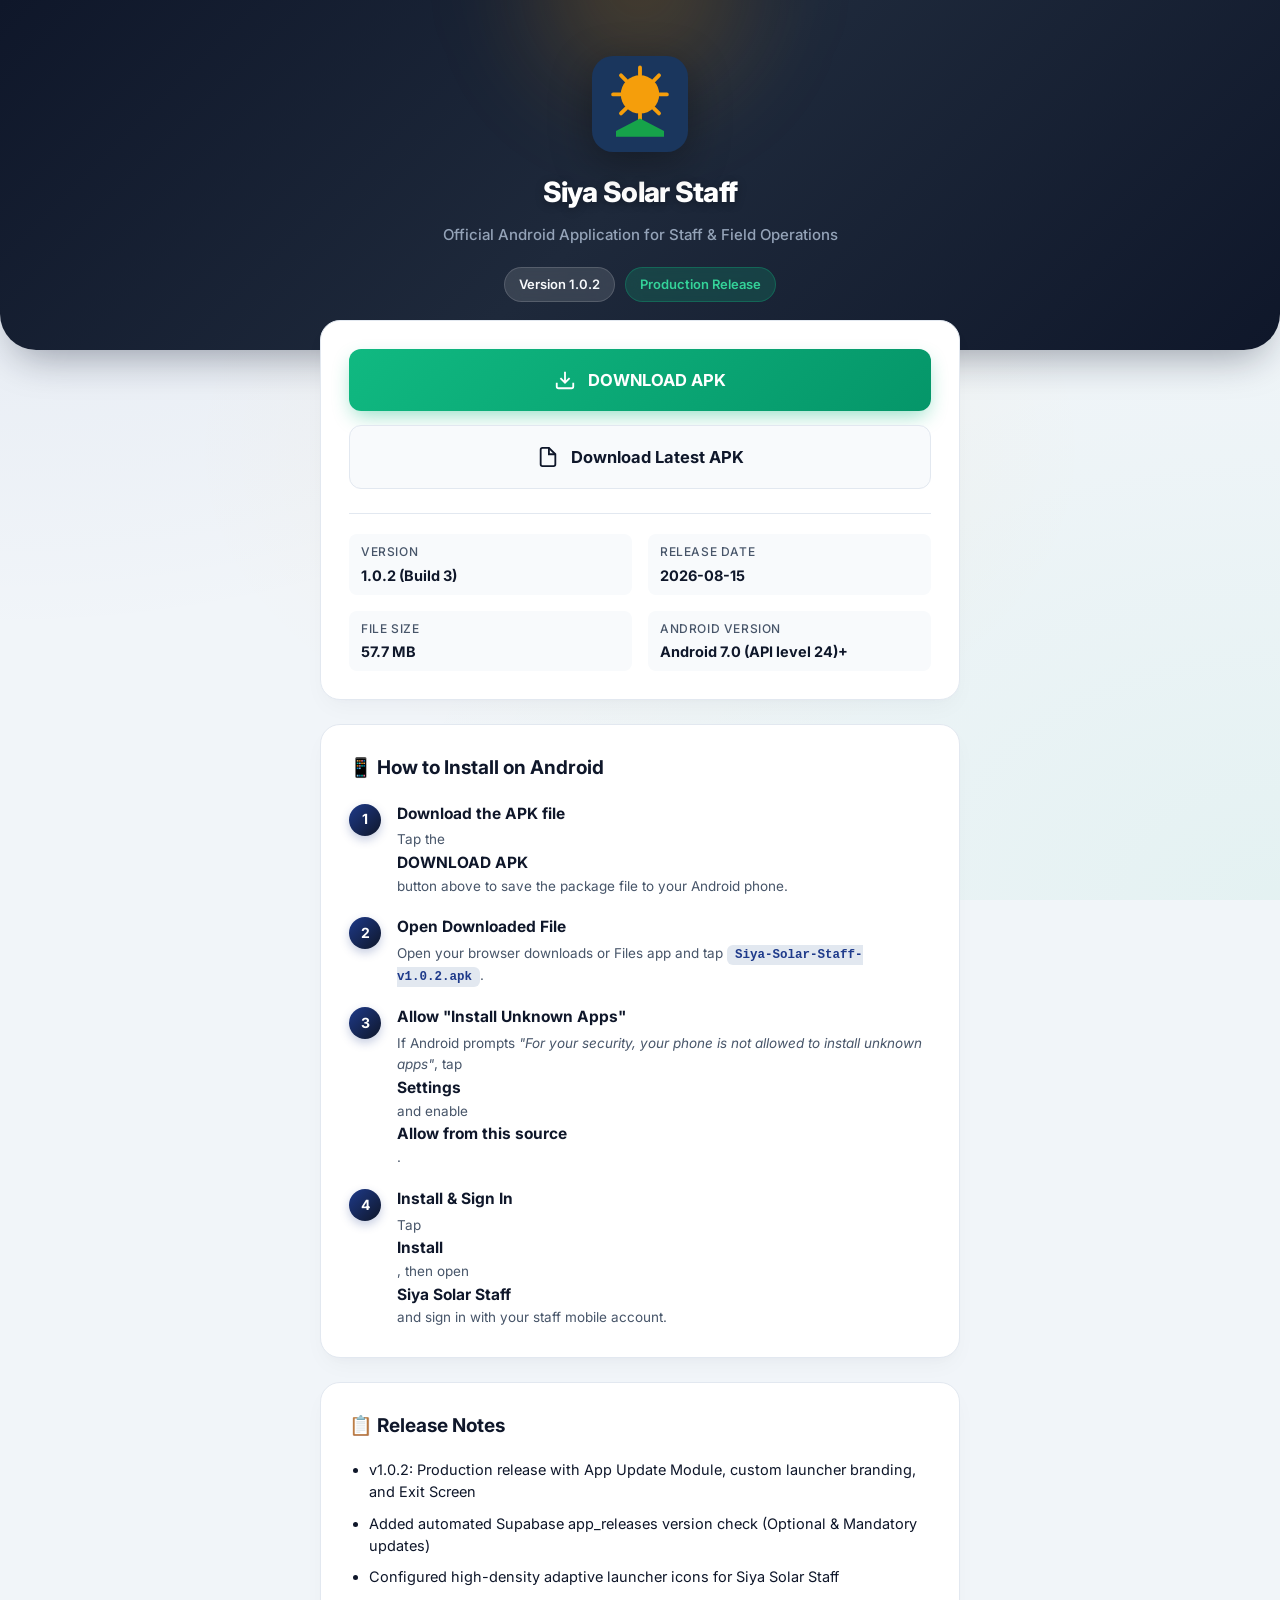
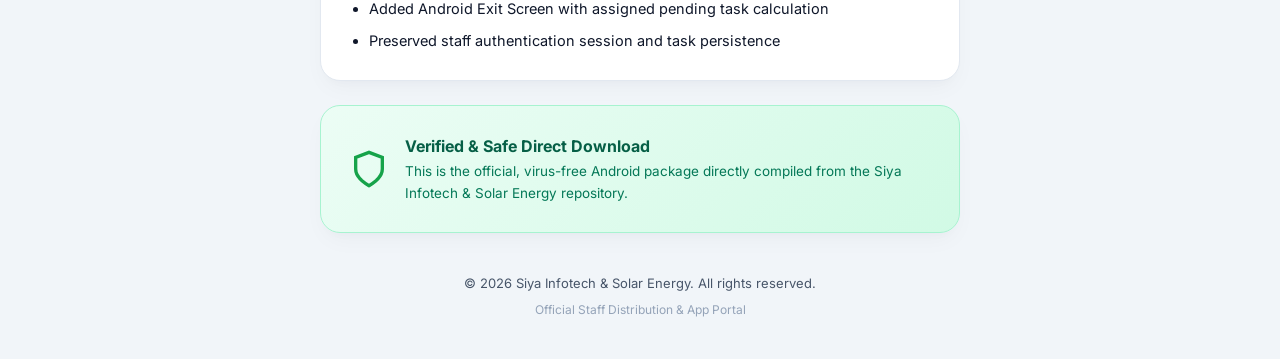
==== index.html @ 7fa7da60 "update_release_page_v1_0_2" ====
<!DOCTYPE html>
<html lang="en">
<head>
  <meta charset="UTF-8">
  <meta name="viewport" content="width=device-width, initial-scale=1.0">
  <meta http-equiv="Cache-Control" content="no-cache, no-store, must-revalidate">
  <meta http-equiv="Pragma" content="no-cache">
  <meta http-equiv="Expires" content="0">
  <title>Siya Solar Staff - Download Official Android App</title>
  <meta name="description" content="Official Android App Download for Siya Solar Staff & Operations. Direct APK download.">
  <link rel="stylesheet" href="style.css?v=1.0.2">
  <link rel="preconnect" href="https://fonts.googleapis.com">
  <link rel="preconnect" href="https://fonts.gstatic.com" crossorigin>
  <link href="https://fonts.googleapis.com/css2?family=Inter:wght@400;500;600;700;800&display=swap" rel="stylesheet">
</head>
<body>

  <!-- Header / Hero Section -->
  <header class="hero">
    <div class="container hero-container">
      <div class="app-icon">
        <svg viewBox="0 0 100 100" fill="none" xmlns="http://www.w3.org/2000/svg">
          <rect width="100" height="100" rx="22" fill="#1A365D"/>
          <circle cx="50" cy="40" r="20" fill="#F59E0B"/>
          <path d="M50 12V20M50 60V68M22 40H30M70 40H78M30.2 20.2L35.8 25.8M64.2 54.2L69.8 59.8M69.8 20.2L64.2 25.8M35.8 54.2L30.2 59.8" stroke="#F59E0B" stroke-width="4" stroke-linecap="round"/>
          <path d="M25 78L50 65L75 78V84H25V78Z" fill="#16A34A"/>
        </svg>
      </div>
      <h1 id="appName">Siya Solar Staff</h1>
      <p class="subtitle" id="appSubtitle">Official Android Application for Staff & Field Operations</p>
      <div class="version-tag">
        <span class="badge" id="versionBadge">Version 1.0.2</span>
        <span class="badge badge-green" id="statusBadge">Production Release</span>
      </div>
    </div>
  </header>

  <!-- Download Action Section -->
  <main class="container">
    <section class="card download-card">
      <div class="download-actions">
        <a id="primaryDownloadBtn" href="releases/Siya-Solar-Staff-v1.0.2.apk" class="btn btn-primary" download>
          <svg class="icon" viewBox="0 0 24 24" fill="none" stroke="currentColor" stroke-width="2"><path d="M21 15v4a2 2 0 01-2 2H5a2 2 0 01-2-2v-4M7 10l5 5 5-5M12 15V3"/></svg>
          <span>DOWNLOAD APK</span>
        </a>
        <a id="latestDownloadBtn" href="releases/latest/Siya-Solar-Staff-latest.apk" class="btn btn-secondary" download>
          <svg class="icon" viewBox="0 0 24 24" fill="none" stroke="currentColor" stroke-width="2"><path d="M13 2H6a2 2 0 00-2 2v16a2 2 0 002 2h12a2 2 0 002-2V9z"/><path d="M13 2v7h7"/></svg>
          <span>Download Latest APK</span>
        </a>
      </div>

      <!-- App Meta Grid -->
      <div class="meta-grid">
        <div class="meta-item">
          <span class="meta-label">Version</span>
          <span class="meta-value" id="versionVal">1.0.2 (Build 3)</span>
        </div>
        <div class="meta-item">
          <span class="meta-label">Release Date</span>
          <span class="meta-value" id="dateVal">August 15, 2026</span>
        </div>
        <div class="meta-item">
          <span class="meta-label">File Size</span>
          <span class="meta-value" id="sizeVal">57.7 MB</span>
        </div>
        <div class="meta-item">
          <span class="meta-label">Android Version</span>
          <span class="meta-value" id="minAndroidVal">Android 7.0+</span>
        </div>
      </div>
    </section>

    <!-- Installation Guide -->
    <section class="card">
      <h2>📱 How to Install on Android</h2>
      <ol class="install-steps">
        <li>
          <span class="step-num">1</span>
          <div>
            <strong>Download the APK file</strong>
            <p>Tap the <strong>DOWNLOAD APK</strong> button above to save the package file to your Android phone.</p>
          </div>
        </li>
        <li>
          <span class="step-num">2</span>
          <div>
            <strong>Open Downloaded File</strong>
            <p>Open your browser downloads or Files app and tap <code>Siya-Solar-Staff-v1.0.2.apk</code>.</p>
          </div>
        </li>
        <li>
          <span class="step-num">3</span>
          <div>
            <strong>Allow "Install Unknown Apps"</strong>
            <p>If Android prompts <em>"For your security, your phone is not allowed to install unknown apps"</em>, tap <strong>Settings</strong> and enable <strong>Allow from this source</strong>.</p>
          </div>
        </li>
        <li>
          <span class="step-num">4</span>
          <div>
            <strong>Install & Sign In</strong>
            <p>Tap <strong>Install</strong>, then open <strong>Siya Solar Staff</strong> and sign in with your staff mobile account.</p>
          </div>
        </li>
      </ol>
    </section>

    <!-- Release Notes / Changelog -->
    <section class="card">
      <h2>📋 Release Notes</h2>
      <ul class="changelog-list" id="changelogList">
        <li>v1.0.2: Production release with App Update Module, custom launcher branding, and Exit Screen</li>
        <li>Added automated Supabase app_releases version check (Optional & Mandatory updates)</li>
        <li>Configured high-density adaptive launcher icons for Siya Solar Staff</li>
        <li>Added Android Exit Screen with assigned pending task calculation</li>
        <li>Preserved staff authentication session and task persistence</li>
      </ul>
    </section>

    <!-- Security & Support -->
    <section class="card security-card">
      <div class="security-content">
        <svg class="shield-icon" viewBox="0 0 24 24" fill="none" stroke="#16A34A" stroke-width="2"><path d="M12 22s8-4 8-10V5l-8-3-8 3v7c0 6 8 10 8 10z"/></svg>
        <div>
          <h3>Verified & Safe Direct Download</h3>
          <p>This is the official, virus-free Android package directly compiled from the Siya Infotech & Solar Energy repository.</p>
        </div>
      </div>
    </section>
  </main>

  <!-- Footer -->
  <footer>
    <div class="container footer-content">
      <p>&copy; 2026 Siya Infotech & Solar Energy. All rights reserved.</p>
      <p class="footer-note">Official Staff Distribution & App Portal</p>
    </div>
  </footer>

  <script src="app.js?v=1.0.2"></script>
</body>
</html>
---- style.css ----
:root {
  --primary-blue: #0F172A;
  --brand-blue: #1E3A8A;
  --accent-gold: #F59E0B;
  --accent-green: #10B981;
  --light-green: #ECFDF5;
  --bg-gradient: linear-gradient(135deg, #0F172A 0%, #1E293B 50%, #0F172A 100%);
  --bg-light: #F8FAFC;
  --card-bg: #FFFFFF;
  --text-primary: #0F172A;
  --text-secondary: #475569;
  --border-color: #E2E8F0;
  --radius-lg: 20px;
  --radius-md: 12px;
}

* {
  box-sizing: border-box;
  margin: 0;
  padding: 0;
}

body {
  font-family: 'Inter', system-ui, -apple-system, sans-serif;
  background-color: #F1F5F9;
  background-image: 
    radial-gradient(at 0% 0%, rgba(30, 58, 138, 0.08) 0px, transparent 50%),
    radial-gradient(at 100% 100%, rgba(16, 185, 129, 0.06) 0px, transparent 50%),
    radial-gradient(at 50% 50%, rgba(245, 158, 11, 0.05) 0px, transparent 50%);
  background-attachment: fixed;
  color: var(--text-primary);
  line-height: 1.6;
  min-height: 100vh;
  -webkit-font-smoothing: antialiased;
}

.container {
  max-width: 680px;
  margin: 0 auto;
  padding: 0 20px;
}

/* Hero Section with Ambient Background Glow */
.hero {
  position: relative;
  background: var(--bg-gradient);
  color: #FFFFFF;
  padding: 56px 20px 48px 20px;
  text-align: center;
  border-bottom-left-radius: 36px;
  border-bottom-right-radius: 36px;
  box-shadow: 0 20px 40px -15px rgba(15, 23, 42, 0.4);
  overflow: hidden;
}

.hero::before {
  content: '';
  position: absolute;
  top: -50%;
  left: 50%;
  transform: translateX(-50%);
  width: 320px;
  height: 320px;
  background: radial-gradient(circle, rgba(245, 158, 11, 0.25) 0%, rgba(30, 58, 138, 0) 70%);
  filter: blur(40px);
  pointer-events: none;
}

.app-icon {
  position: relative;
  width: 96px;
  height: 96px;
  margin: 0 auto 18px auto;
  filter: drop-shadow(0 10px 20px rgba(0, 0, 0, 0.35));
  transition: transform 0.3s ease;
}

.app-icon:hover {
  transform: scale(1.05) rotate(2deg);
}

.app-icon svg {
  width: 100%;
  height: 100%;
}

.hero h1 {
  font-size: 28px;
  font-weight: 800;
  letter-spacing: -0.025em;
  margin-bottom: 8px;
  color: #FFFFFF;
  text-shadow: 0 2px 10px rgba(0, 0, 0, 0.3);
}

.subtitle {
  font-size: 15px;
  color: #94A3B8;
  font-weight: 500;
  margin-bottom: 20px;
  max-width: 480px;
  margin-left: auto;
  margin-right: auto;
}

.version-tag {
  display: flex;
  justify-content: center;
  gap: 10px;
}

.badge {
  display: inline-flex;
  align-items: center;
  padding: 6px 14px;
  border-radius: 9999px;
  font-size: 13px;
  font-weight: 600;
  background: rgba(255, 255, 255, 0.12);
  color: #F8FAFC;
  backdrop-filter: blur(8px);
  border: 1px solid rgba(255, 255, 255, 0.15);
}

.badge-green {
  background: rgba(16, 185, 129, 0.2);
  color: #34D399;
  border-color: rgba(16, 185, 129, 0.3);
}

/* Cards with Soft Shadow and Glass Touches */
.card {
  background: var(--card-bg);
  border-radius: var(--radius-lg);
  padding: 28px;
  margin-top: 24px;
  border: 1px solid var(--border-color);
  box-shadow: 0 10px 25px -5px rgba(15, 23, 42, 0.04), 0 8px 10px -6px rgba(15, 23, 42, 0.02);
  transition: transform 0.2s ease, box-shadow 0.2s ease;
}

.card:hover {
  box-shadow: 0 14px 30px -5px rgba(15, 23, 42, 0.07);
}

.card h2 {
  font-size: 19px;
  font-weight: 700;
  margin-bottom: 18px;
  color: var(--primary-blue);
  display: flex;
  align-items: center;
  gap: 8px;
}

/* Download Section Overlapping Hero */
.download-card {
  margin-top: -30px;
  position: relative;
  z-index: 10;
  backdrop-filter: blur(16px);
}

.download-actions {
  display: flex;
  flex-direction: column;
  gap: 14px;
  margin-bottom: 24px;
}

.btn {
  position: relative;
  display: flex;
  align-items: center;
  justify-content: center;
  gap: 12px;
  padding: 18px 28px;
  border-radius: var(--radius-md);
  font-weight: 700;
  font-size: 16.5px;
  text-decoration: none;
  transition: transform 0.2s cubic-bezier(0.4, 0, 0.2, 1), box-shadow 0.2s cubic-bezier(0.4, 0, 0.2, 1);
  cursor: pointer;
  overflow: hidden;
}

.btn:hover {
  transform: translateY(-2px);
}

.btn:active {
  transform: translateY(0) scale(0.99);
}

.btn-primary {
  background: linear-gradient(135deg, #10B981 0%, #059669 100%);
  color: #FFFFFF;
  box-shadow: 0 8px 20px -4px rgba(16, 185, 129, 0.45);
}

.btn-primary:hover {
  background: linear-gradient(135deg, #059669 0%, #047857 100%);
  box-shadow: 0 12px 24px -4px rgba(16, 185, 129, 0.55);
}

.btn-secondary {
  background: #F8FAFC;
  color: var(--primary-blue);
  border: 1.5px solid var(--border-color);
}

.btn-secondary:hover {
  background: #F1F5F9;
  border-color: #CBD5E1;
}

.btn .icon {
  width: 22px;
  height: 22px;
}

/* Meta Grid */
.meta-grid {
  display: grid;
  grid-template-columns: repeat(2, 1fr);
  gap: 16px;
  padding-top: 20px;
  border-top: 1px solid var(--border-color);
}

.meta-item {
  display: flex;
  flex-direction: column;
  padding: 8px 12px;
  background: #F8FAFC;
  border-radius: 8px;
}

.meta-label {
  font-size: 12px;
  color: var(--text-secondary);
  font-weight: 500;
  text-transform: uppercase;
  letter-spacing: 0.05em;
}

.meta-value {
  font-size: 14.5px;
  font-weight: 700;
  color: var(--text-primary);
  margin-top: 2px;
}

/* Install Steps */
.install-steps {
  list-style: none;
  display: flex;
  flex-direction: column;
  gap: 18px;
}

.install-steps li {
  display: flex;
  gap: 16px;
  align-items: flex-start;
}

.step-num {
  width: 32px;
  height: 32px;
  background: linear-gradient(135deg, var(--brand-blue) 0%, var(--primary-blue) 100%);
  color: #FFFFFF;
  border-radius: 50%;
  display: flex;
  align-items: center;
  justify-content: center;
  font-weight: 700;
  font-size: 14px;
  flex-shrink: 0;
  margin-top: 2px;
  box-shadow: 0 4px 10px rgba(30, 58, 138, 0.25);
}

.install-steps strong {
  display: block;
  font-size: 15.5px;
  color: var(--text-primary);
}

.install-steps p {
  font-size: 13.5px;
  color: var(--text-secondary);
  margin-top: 3px;
}

.install-steps code {
  background: #E2E8F0;
  padding: 3px 8px;
  border-radius: 6px;
  font-size: 12.5px;
  color: var(--brand-blue);
  font-weight: 600;
  font-family: monospace;
}

/* Changelog */
.changelog-list {
  padding-left: 20px;
  display: flex;
  flex-direction: column;
  gap: 10px;
}

.changelog-list li {
  font-size: 14.5px;
  color: var(--text-primary);
  line-height: 1.5;
}

/* Security Card */
.security-card {
  background: linear-gradient(135deg, #ECFDF5 0%, #D1FAE5 100%);
  border-color: #A7F3D0;
}

.security-content {
  display: flex;
  gap: 16px;
  align-items: center;
}

.shield-icon {
  width: 40px;
  height: 40px;
  flex-shrink: 0;
}

.security-content h3 {
  font-size: 16px;
  font-weight: 700;
  color: #065F46;
  margin-bottom: 2px;
}

.security-content p {
  font-size: 13.5px;
  color: #047857;
}

/* Footer */
footer {
  text-align: center;
  padding: 40px 0;
  color: var(--text-secondary);
  font-size: 13px;
}

.footer-note {
  font-size: 12px;
  color: #94A3B8;
  margin-top: 6px;
}

@media (max-width: 480px) {
  .hero {
    padding: 44px 16px 40px 16px;
  }

  .card {
    padding: 20px;
  }

  .meta-grid {
    grid-template-columns: 1fr;
  }
}
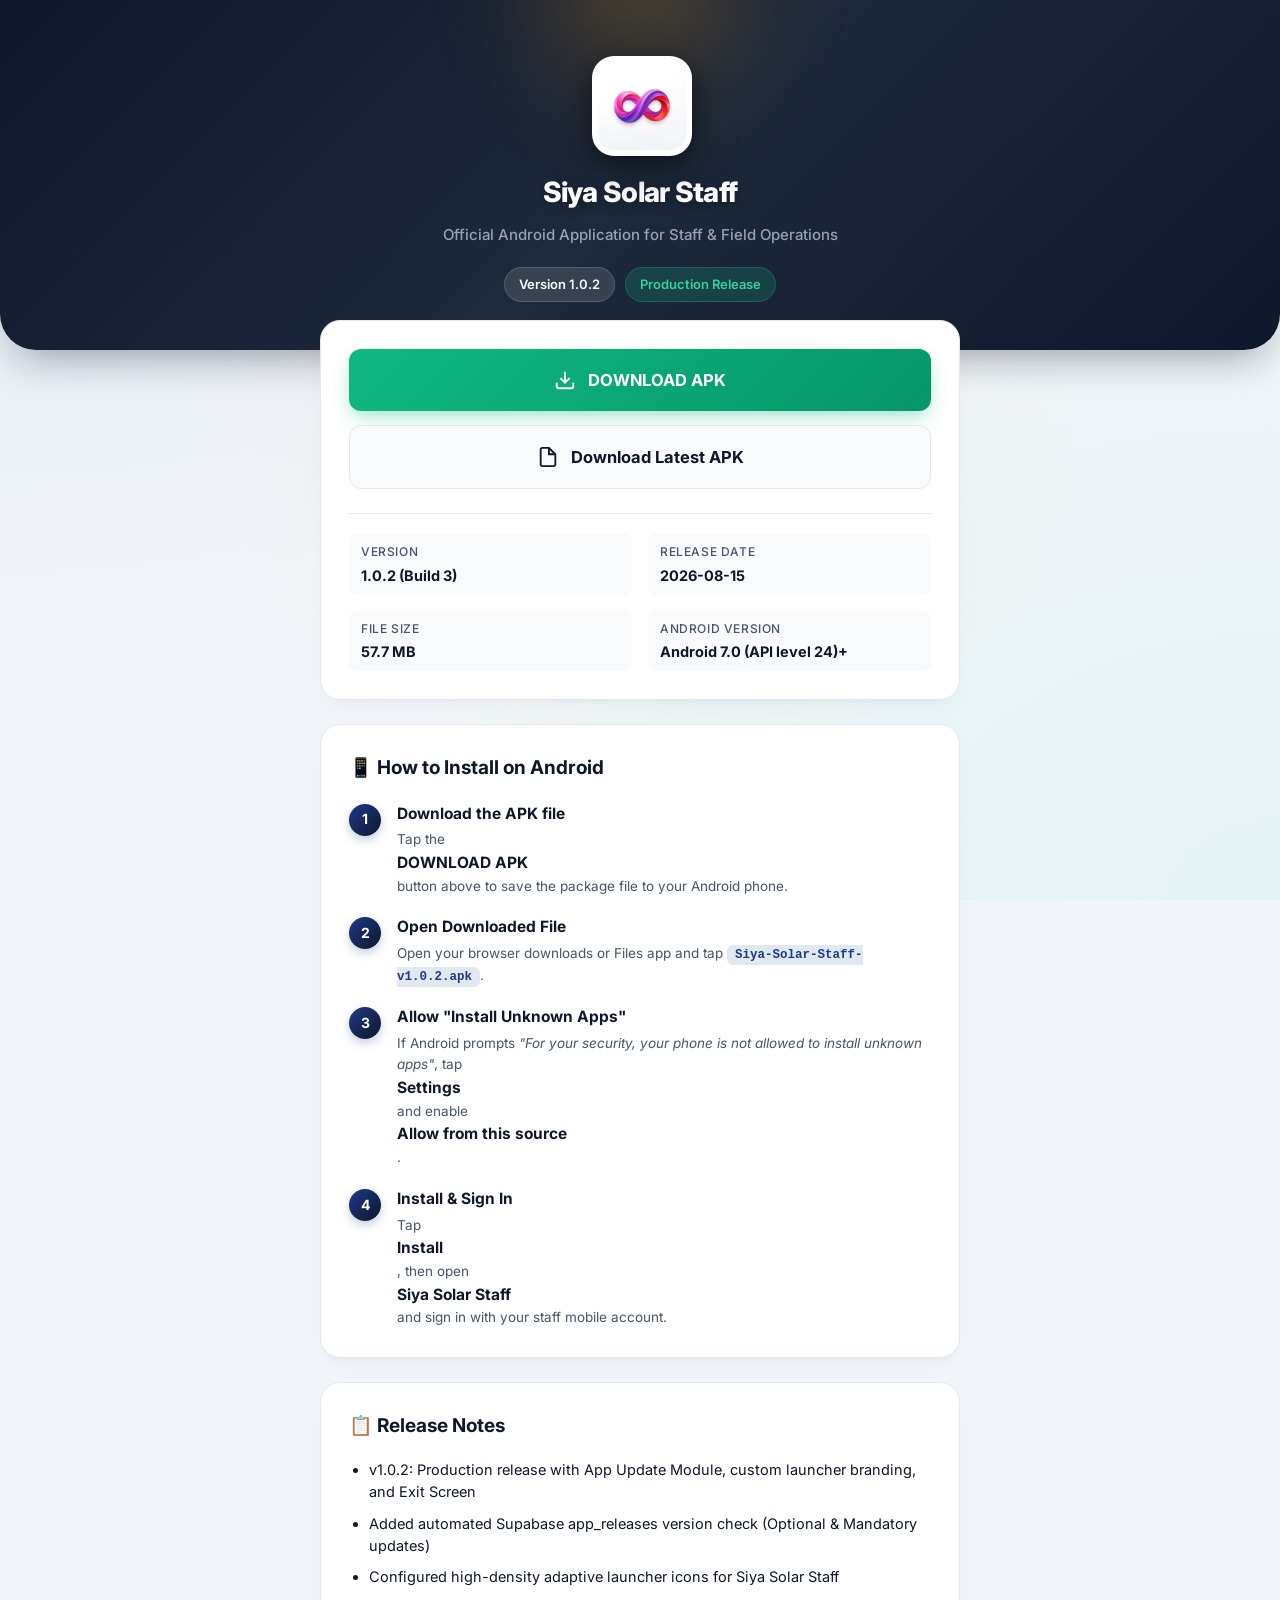
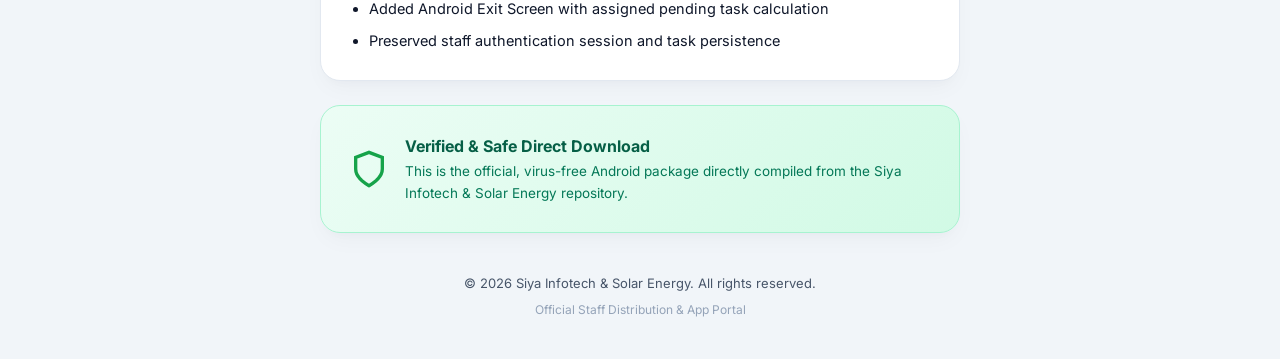
==== commit c5a9456c: "add_official_siya_logo" ====
--- a/index.html
+++ b/index.html
@@ -19,12 +19,7 @@
   <header class="hero">
     <div class="container hero-container">
       <div class="app-icon">
-        <svg viewBox="0 0 100 100" fill="none" xmlns="http://www.w3.org/2000/svg">
-          <rect width="100" height="100" rx="22" fill="#1A365D"/>
-          <circle cx="50" cy="40" r="20" fill="#F59E0B"/>
-          <path d="M50 12V20M50 60V68M22 40H30M70 40H78M30.2 20.2L35.8 25.8M64.2 54.2L69.8 59.8M69.8 20.2L64.2 25.8M35.8 54.2L30.2 59.8" stroke="#F59E0B" stroke-width="4" stroke-linecap="round"/>
-          <path d="M25 78L50 65L75 78V84H25V78Z" fill="#16A34A"/>
-        </svg>
+        <img src="logo.png?v=1.0.2" alt="Siya Solar Staff Logo" style="width: 100px; height: 100px; border-radius: 22px; box-shadow: 0 8px 24px rgba(0,0,0,0.3); object-fit: contain; background: #ffffff; padding: 6px;">
       </div>
       <h1 id="appName">Siya Solar Staff</h1>
       <p class="subtitle" id="appSubtitle">Official Android Application for Staff & Field Operations</p>
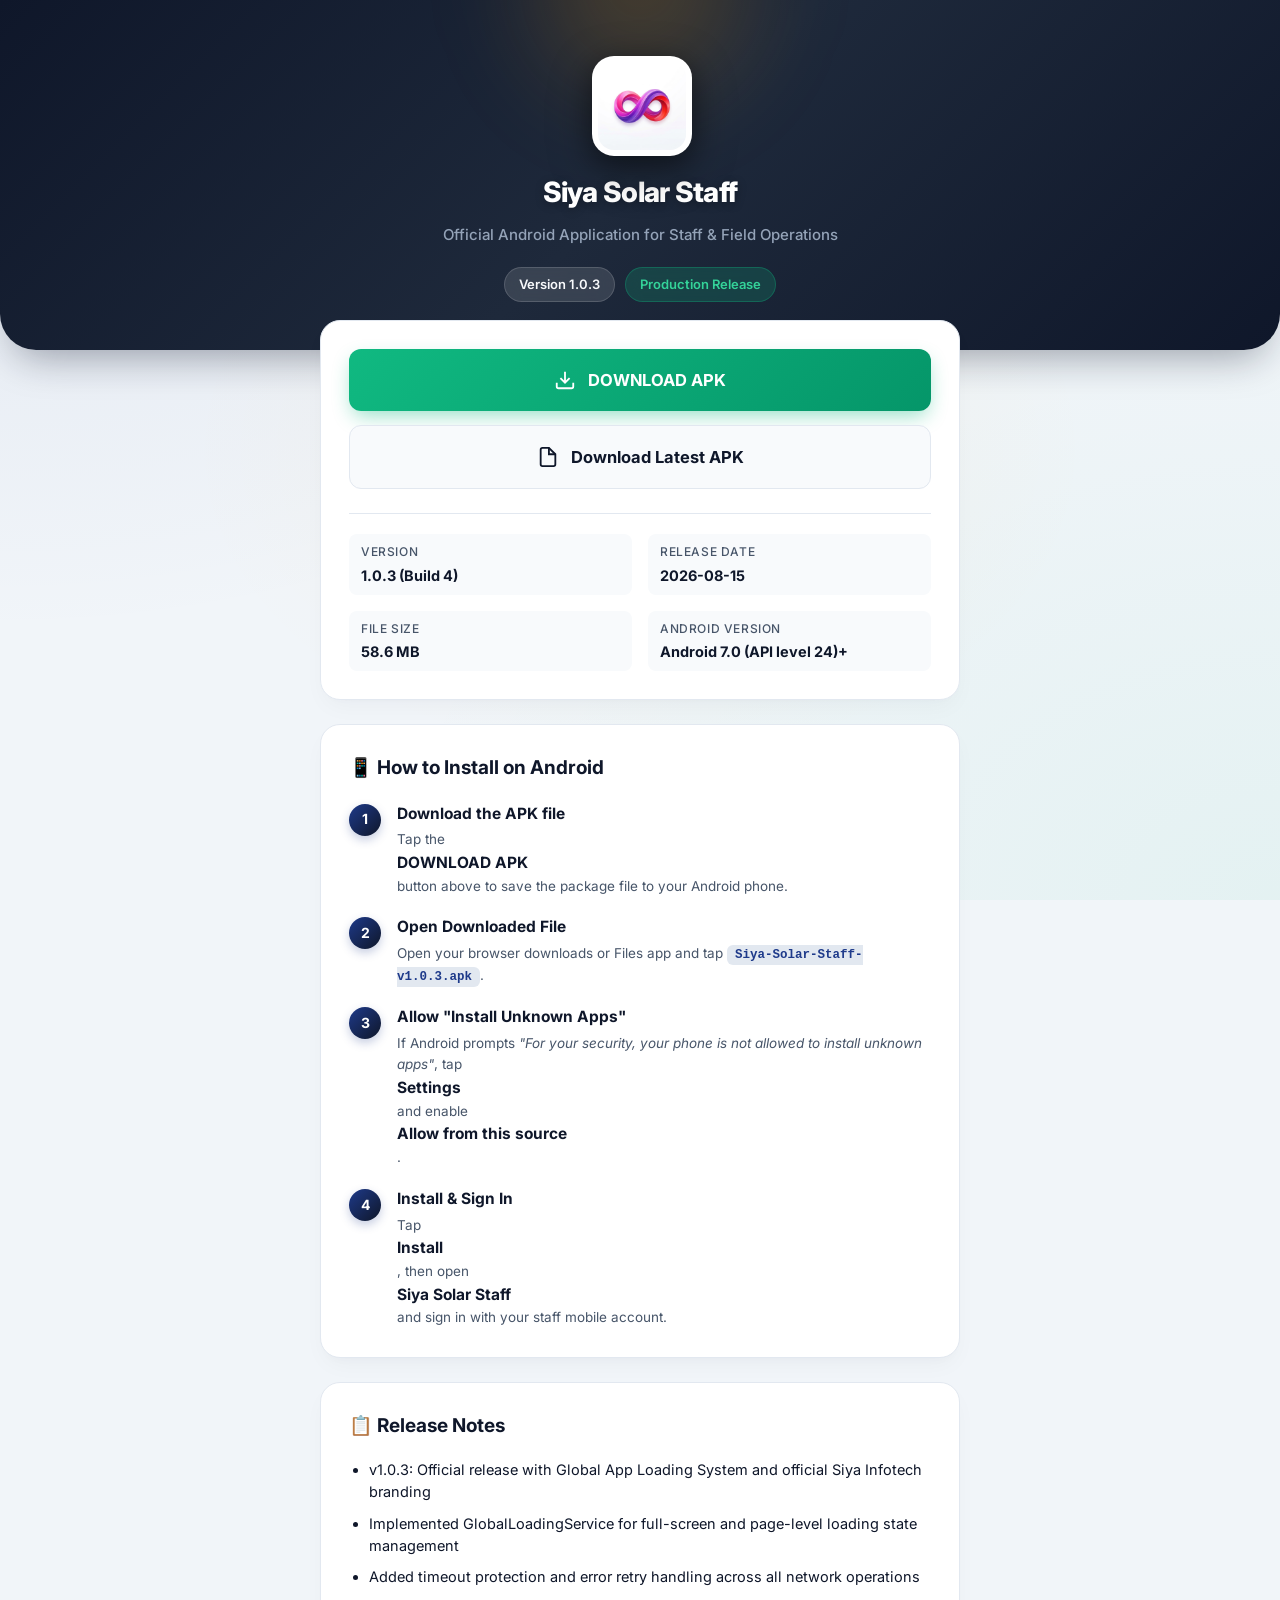
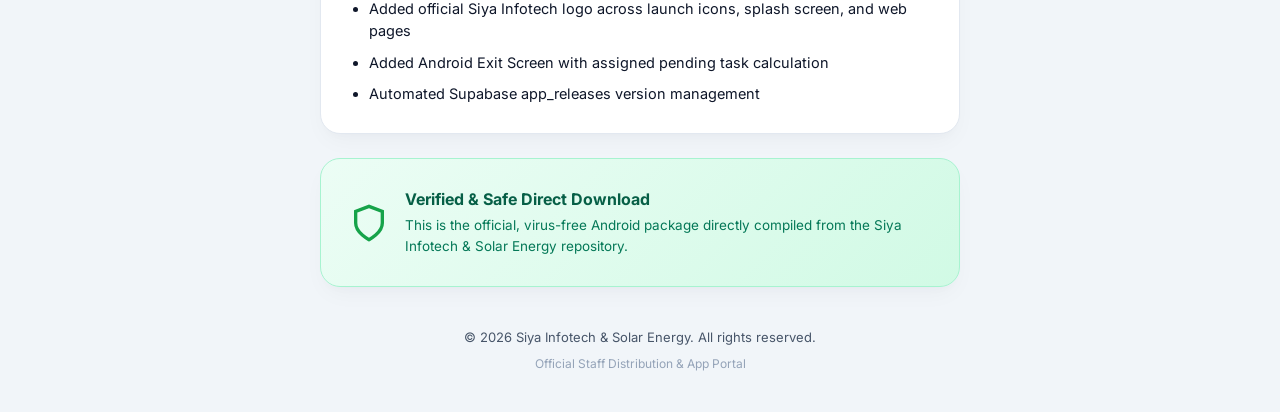
==== commit 611d02ff: "Release Siya Solar Staff v1.0.3" ====
--- a/index.html
+++ b/index.html
@@ -8,7 +8,7 @@
   <meta http-equiv="Expires" content="0">
   <title>Siya Solar Staff - Download Official Android App</title>
   <meta name="description" content="Official Android App Download for Siya Solar Staff & Operations. Direct APK download.">
-  <link rel="stylesheet" href="style.css?v=1.0.2">
+  <link rel="stylesheet" href="style.css?v=1.0.3">
   <link rel="preconnect" href="https://fonts.googleapis.com">
   <link rel="preconnect" href="https://fonts.gstatic.com" crossorigin>
   <link href="https://fonts.googleapis.com/css2?family=Inter:wght@400;500;600;700;800&display=swap" rel="stylesheet">
@@ -19,12 +19,12 @@
   <header class="hero">
     <div class="container hero-container">
       <div class="app-icon">
-        <img src="logo.png?v=1.0.2" alt="Siya Solar Staff Logo" style="width: 100px; height: 100px; border-radius: 22px; box-shadow: 0 8px 24px rgba(0,0,0,0.3); object-fit: contain; background: #ffffff; padding: 6px;">
+        <img src="logo.png?v=1.0.3" alt="Siya Solar Staff Logo" style="width: 100px; height: 100px; border-radius: 22px; box-shadow: 0 8px 24px rgba(0,0,0,0.3); object-fit: contain; background: #ffffff; padding: 6px;">
       </div>
       <h1 id="appName">Siya Solar Staff</h1>
       <p class="subtitle" id="appSubtitle">Official Android Application for Staff & Field Operations</p>
       <div class="version-tag">
-        <span class="badge" id="versionBadge">Version 1.0.2</span>
+        <span class="badge" id="versionBadge">Version 1.0.3</span>
         <span class="badge badge-green" id="statusBadge">Production Release</span>
       </div>
     </div>
@@ -34,7 +34,7 @@
   <main class="container">
     <section class="card download-card">
       <div class="download-actions">
-        <a id="primaryDownloadBtn" href="releases/Siya-Solar-Staff-v1.0.2.apk" class="btn btn-primary" download>
+        <a id="primaryDownloadBtn" href="releases/Siya-Solar-Staff-v1.0.3.apk" class="btn btn-primary" download>
           <svg class="icon" viewBox="0 0 24 24" fill="none" stroke="currentColor" stroke-width="2"><path d="M21 15v4a2 2 0 01-2 2H5a2 2 0 01-2-2v-4M7 10l5 5 5-5M12 15V3"/></svg>
           <span>DOWNLOAD APK</span>
         </a>
@@ -48,7 +48,7 @@
       <div class="meta-grid">
         <div class="meta-item">
           <span class="meta-label">Version</span>
-          <span class="meta-value" id="versionVal">1.0.2 (Build 3)</span>
+          <span class="meta-value" id="versionVal">1.0.3 (Build 4)</span>
         </div>
         <div class="meta-item">
           <span class="meta-label">Release Date</span>
@@ -56,7 +56,7 @@
         </div>
         <div class="meta-item">
           <span class="meta-label">File Size</span>
-          <span class="meta-value" id="sizeVal">57.7 MB</span>
+          <span class="meta-value" id="sizeVal">58.6 MB</span>
         </div>
         <div class="meta-item">
           <span class="meta-label">Android Version</span>
@@ -80,7 +80,7 @@
           <span class="step-num">2</span>
           <div>
             <strong>Open Downloaded File</strong>
-            <p>Open your browser downloads or Files app and tap <code>Siya-Solar-Staff-v1.0.2.apk</code>.</p>
+            <p>Open your browser downloads or Files app and tap <code>Siya-Solar-Staff-v1.0.3.apk</code>.</p>
           </div>
         </li>
         <li>
@@ -104,11 +104,12 @@
     <section class="card">
       <h2>📋 Release Notes</h2>
       <ul class="changelog-list" id="changelogList">
-        <li>v1.0.2: Production release with App Update Module, custom launcher branding, and Exit Screen</li>
-        <li>Added automated Supabase app_releases version check (Optional & Mandatory updates)</li>
-        <li>Configured high-density adaptive launcher icons for Siya Solar Staff</li>
+        <li>v1.0.3: Official release with Global App Loading System and official Siya Infotech branding</li>
+        <li>Implemented GlobalLoadingService for full-screen and page-level loading state management</li>
+        <li>Added timeout protection and error retry handling across all network operations</li>
+        <li>Added official Siya Infotech logo across launch icons, splash screen, and web pages</li>
         <li>Added Android Exit Screen with assigned pending task calculation</li>
-        <li>Preserved staff authentication session and task persistence</li>
+        <li>Automated Supabase app_releases version management</li>
       </ul>
     </section>
 
@@ -132,6 +133,6 @@
     </div>
   </footer>
 
-  <script src="app.js?v=1.0.2"></script>
+  <script src="app.js?v=1.0.3"></script>
 </body>
 </html>
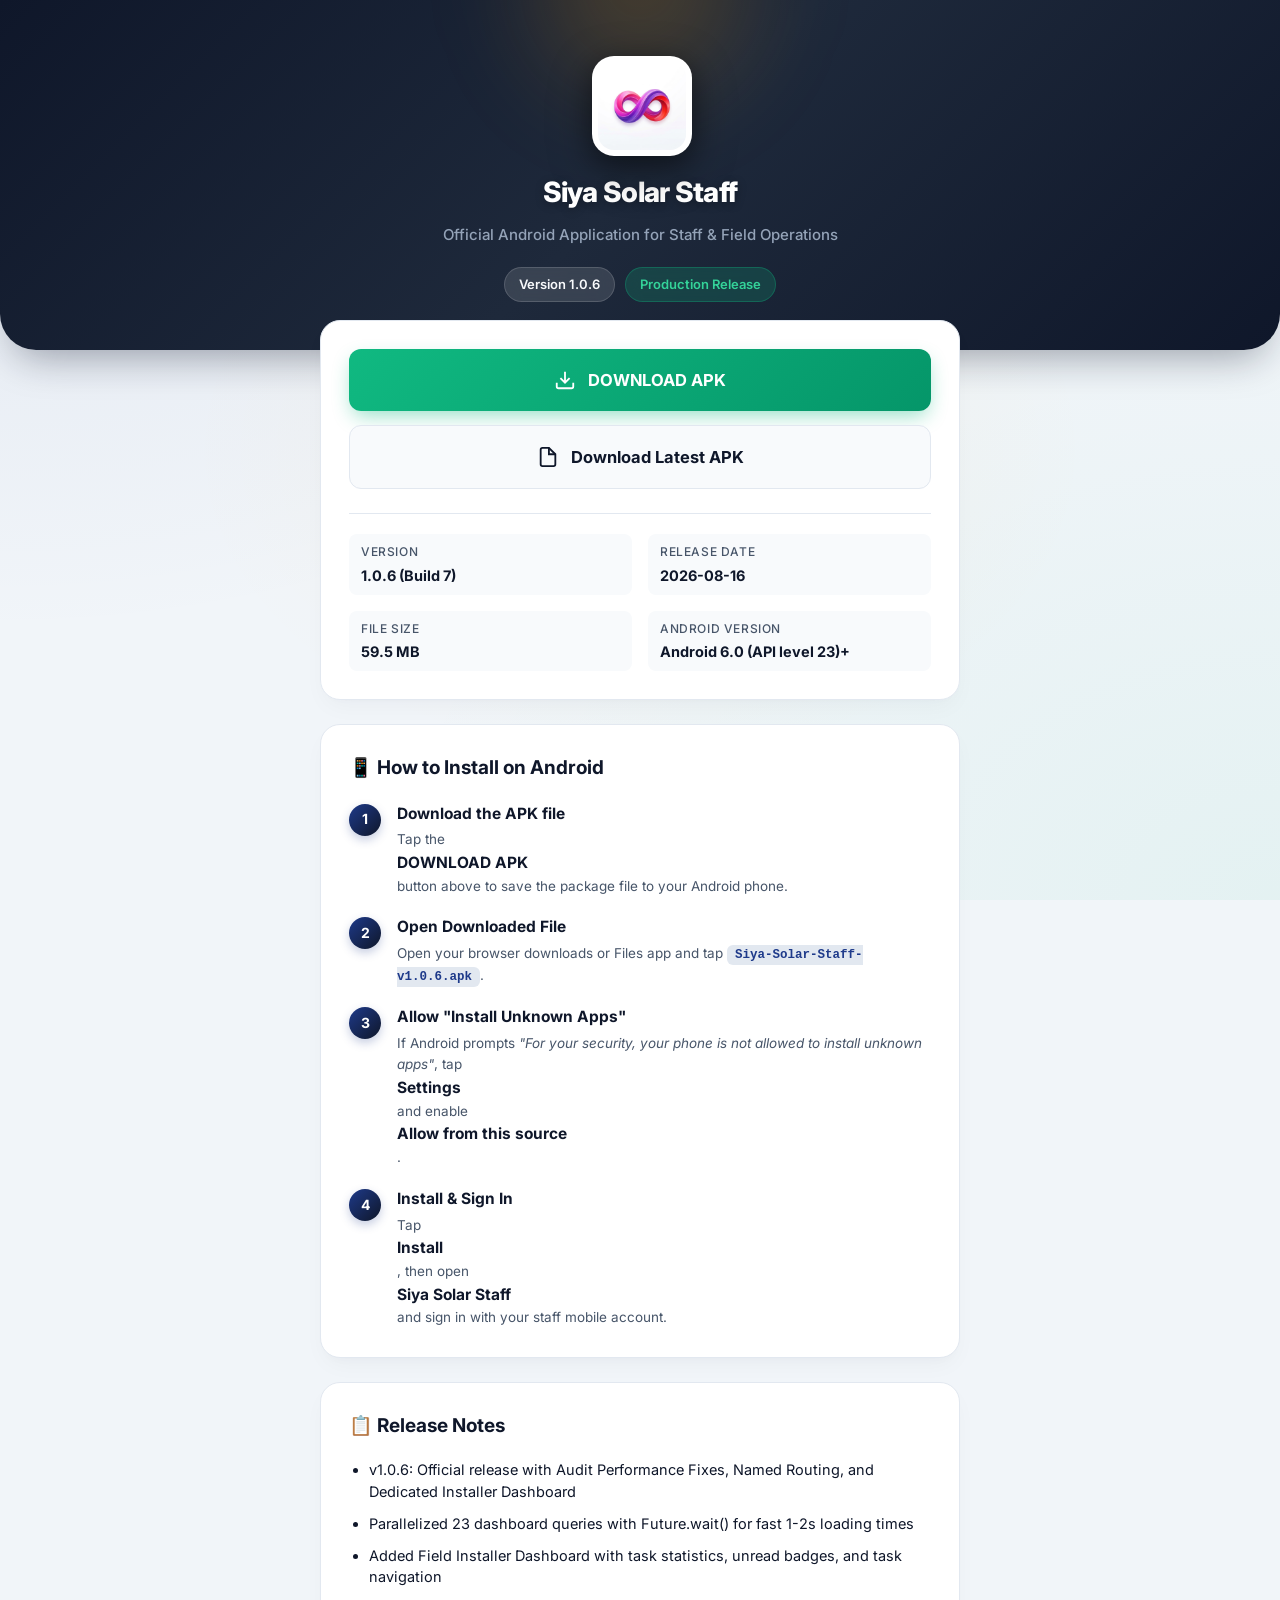
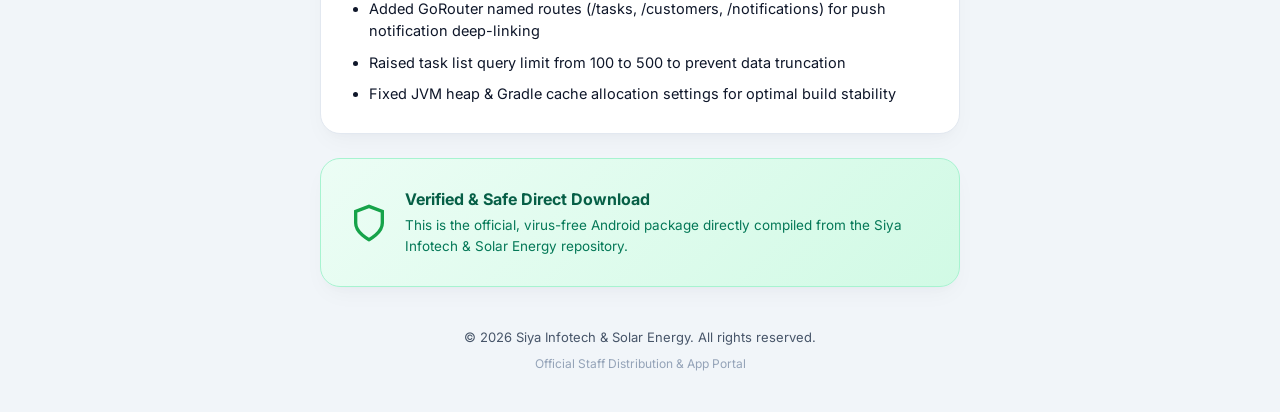
==== commit 164918c2: "web: release v1.0.6 metadata & APK files for GitHub Pages" ====
--- a/index.html
+++ b/index.html
@@ -19,12 +19,12 @@
   <header class="hero">
     <div class="container hero-container">
       <div class="app-icon">
-        <img src="logo.png?v=1.0.3" alt="Siya Solar Staff Logo" style="width: 100px; height: 100px; border-radius: 22px; box-shadow: 0 8px 24px rgba(0,0,0,0.3); object-fit: contain; background: #ffffff; padding: 6px;">
+        <img src="logo.png?v=1.0.6" alt="Siya Solar Staff Logo" style="width: 100px; height: 100px; border-radius: 22px; box-shadow: 0 8px 24px rgba(0,0,0,0.3); object-fit: contain; background: #ffffff; padding: 6px;">
       </div>
       <h1 id="appName">Siya Solar Staff</h1>
       <p class="subtitle" id="appSubtitle">Official Android Application for Staff & Field Operations</p>
       <div class="version-tag">
-        <span class="badge" id="versionBadge">Version 1.0.3</span>
+        <span class="badge" id="versionBadge">Version 1.0.6</span>
         <span class="badge badge-green" id="statusBadge">Production Release</span>
       </div>
     </div>
@@ -34,7 +34,7 @@
   <main class="container">
     <section class="card download-card">
       <div class="download-actions">
-        <a id="primaryDownloadBtn" href="releases/Siya-Solar-Staff-v1.0.3.apk" class="btn btn-primary" download>
+        <a id="primaryDownloadBtn" href="releases/Siya-Solar-Staff-v1.0.6.apk" class="btn btn-primary" download>
           <svg class="icon" viewBox="0 0 24 24" fill="none" stroke="currentColor" stroke-width="2"><path d="M21 15v4a2 2 0 01-2 2H5a2 2 0 01-2-2v-4M7 10l5 5 5-5M12 15V3"/></svg>
           <span>DOWNLOAD APK</span>
         </a>
@@ -48,19 +48,19 @@
       <div class="meta-grid">
         <div class="meta-item">
           <span class="meta-label">Version</span>
-          <span class="meta-value" id="versionVal">1.0.3 (Build 4)</span>
+          <span class="meta-value" id="versionVal">1.0.6 (Build 7)</span>
         </div>
         <div class="meta-item">
           <span class="meta-label">Release Date</span>
-          <span class="meta-value" id="dateVal">August 15, 2026</span>
+          <span class="meta-value" id="dateVal">August 16, 2026</span>
         </div>
         <div class="meta-item">
           <span class="meta-label">File Size</span>
-          <span class="meta-value" id="sizeVal">58.6 MB</span>
+          <span class="meta-value" id="sizeVal">59.5 MB</span>
         </div>
         <div class="meta-item">
           <span class="meta-label">Android Version</span>
-          <span class="meta-value" id="minAndroidVal">Android 7.0+</span>
+          <span class="meta-value" id="minAndroidVal">Android 6.0 (API level 23)+</span>
         </div>
       </div>
     </section>
@@ -80,7 +80,7 @@
           <span class="step-num">2</span>
           <div>
             <strong>Open Downloaded File</strong>
-            <p>Open your browser downloads or Files app and tap <code>Siya-Solar-Staff-v1.0.3.apk</code>.</p>
+            <p>Open your browser downloads or Files app and tap <code>Siya-Solar-Staff-v1.0.6.apk</code>.</p>
           </div>
         </li>
         <li>
@@ -104,12 +104,12 @@
     <section class="card">
       <h2>📋 Release Notes</h2>
       <ul class="changelog-list" id="changelogList">
-        <li>v1.0.3: Official release with Global App Loading System and official Siya Infotech branding</li>
-        <li>Implemented GlobalLoadingService for full-screen and page-level loading state management</li>
-        <li>Added timeout protection and error retry handling across all network operations</li>
-        <li>Added official Siya Infotech logo across launch icons, splash screen, and web pages</li>
-        <li>Added Android Exit Screen with assigned pending task calculation</li>
-        <li>Automated Supabase app_releases version management</li>
+        <li>v1.0.6: Official release with Audit Performance Fixes, Named Routing, and Dedicated Installer Dashboard</li>
+        <li>Parallelized 23 dashboard queries with Future.wait() for fast 1-2s loading times</li>
+        <li>Added Field Installer Dashboard with task statistics, unread badges, and task navigation</li>
+        <li>Added GoRouter named routes (/tasks, /customers, /notifications) for push notification deep-linking</li>
+        <li>Raised task list query limit from 100 to 500 to prevent data truncation</li>
+        <li>Fixed JVM heap & Gradle cache allocation settings for optimal build stability</li>
       </ul>
     </section>
 
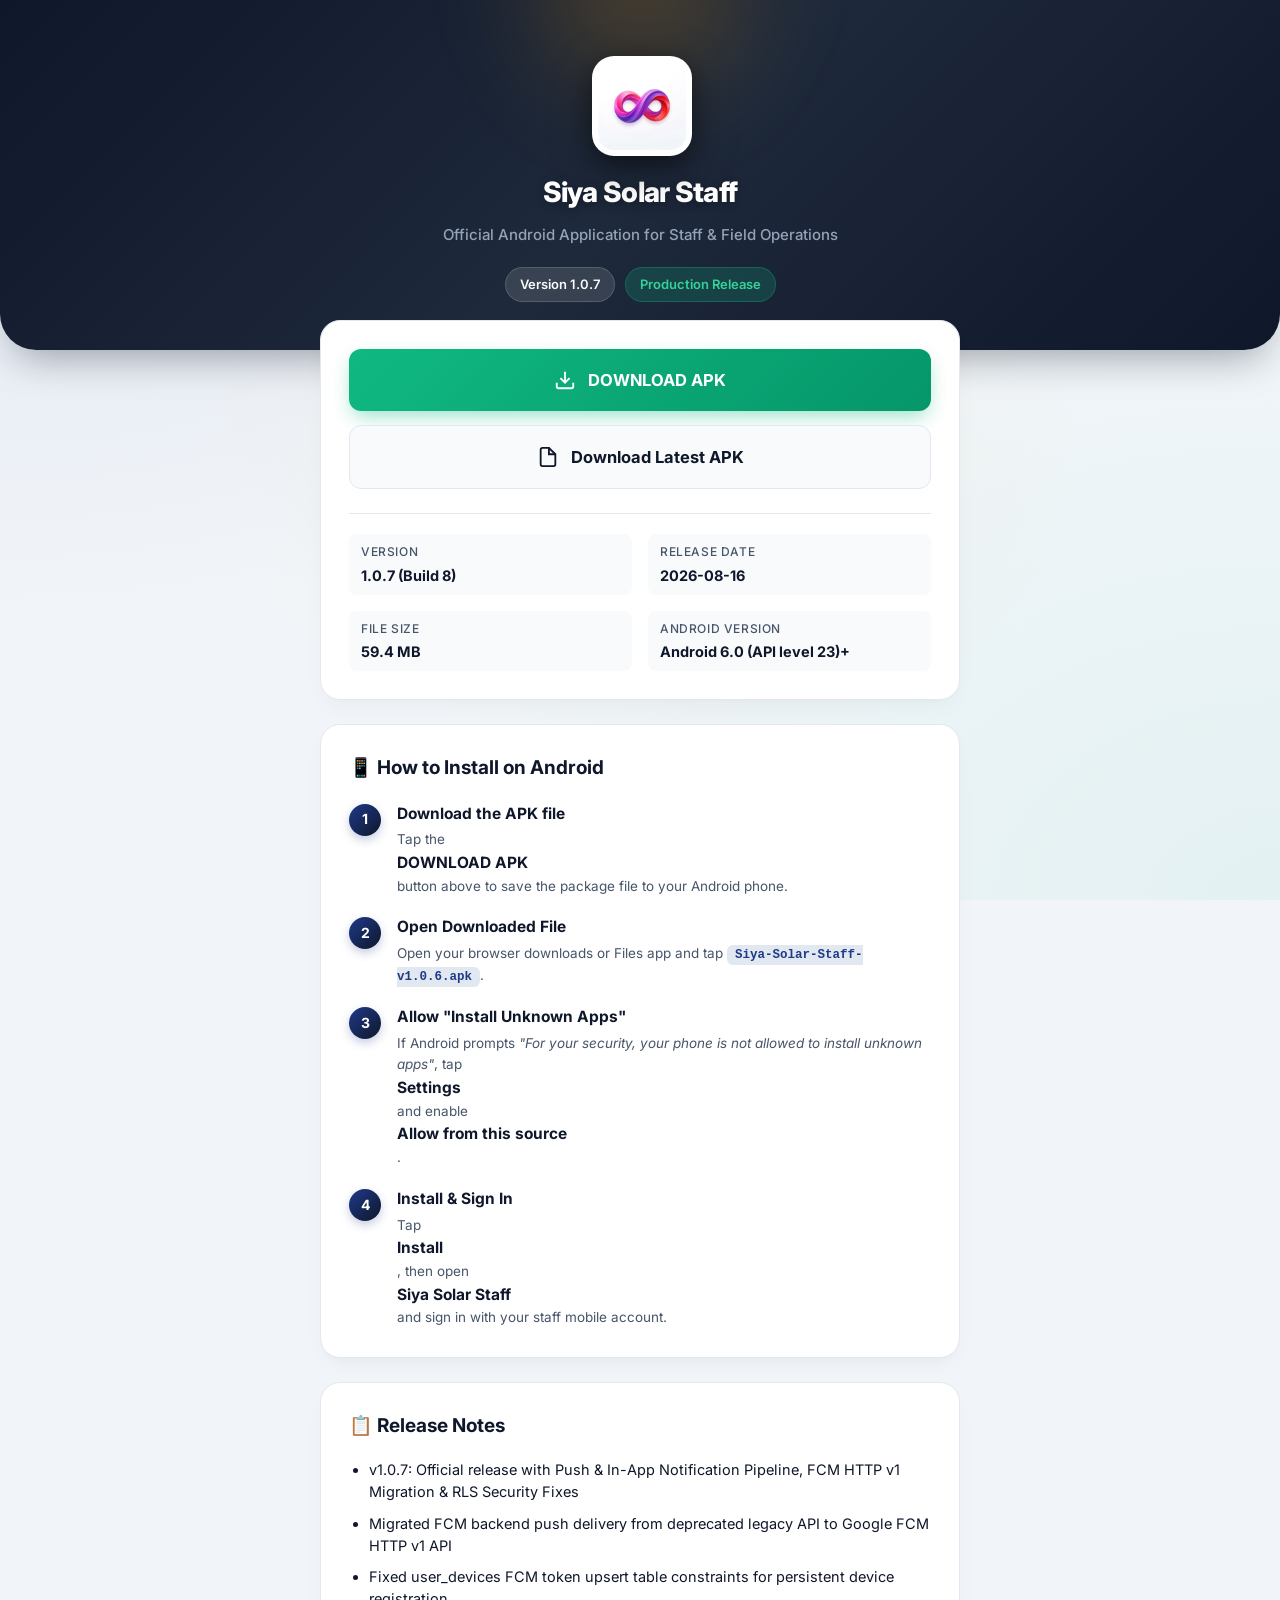
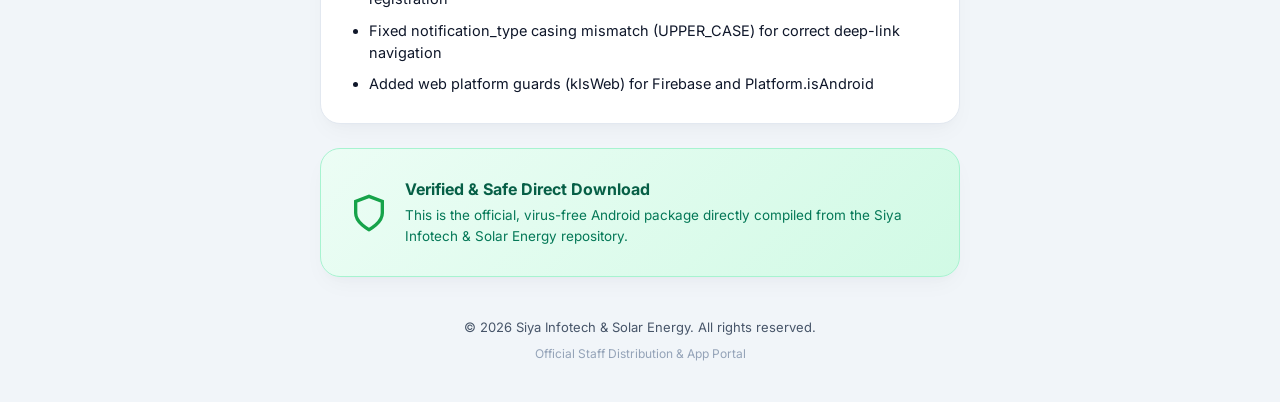
==== commit 5d01da01: "release: v1.0.7+8 production release with push & in-app notification fixes, FCM HTTP v1 & web compat" ====
--- a/index.html
+++ b/index.html
@@ -19,12 +19,12 @@
   <header class="hero">
     <div class="container hero-container">
       <div class="app-icon">
-        <img src="logo.png?v=1.0.6" alt="Siya Solar Staff Logo" style="width: 100px; height: 100px; border-radius: 22px; box-shadow: 0 8px 24px rgba(0,0,0,0.3); object-fit: contain; background: #ffffff; padding: 6px;">
+        <img src="logo.png?v=1.0.7" alt="Siya Solar Staff Logo" style="width: 100px; height: 100px; border-radius: 22px; box-shadow: 0 8px 24px rgba(0,0,0,0.3); object-fit: contain; background: #ffffff; padding: 6px;">
       </div>
       <h1 id="appName">Siya Solar Staff</h1>
       <p class="subtitle" id="appSubtitle">Official Android Application for Staff & Field Operations</p>
       <div class="version-tag">
-        <span class="badge" id="versionBadge">Version 1.0.6</span>
+        <span class="badge" id="versionBadge">Version 1.0.7</span>
         <span class="badge badge-green" id="statusBadge">Production Release</span>
       </div>
     </div>
@@ -34,7 +34,7 @@
   <main class="container">
     <section class="card download-card">
       <div class="download-actions">
-        <a id="primaryDownloadBtn" href="releases/Siya-Solar-Staff-v1.0.6.apk" class="btn btn-primary" download>
+        <a id="primaryDownloadBtn" href="releases/Siya-Solar-Staff-v1.0.7.apk" class="btn btn-primary" download>
           <svg class="icon" viewBox="0 0 24 24" fill="none" stroke="currentColor" stroke-width="2"><path d="M21 15v4a2 2 0 01-2 2H5a2 2 0 01-2-2v-4M7 10l5 5 5-5M12 15V3"/></svg>
           <span>DOWNLOAD APK</span>
         </a>
@@ -48,7 +48,7 @@
       <div class="meta-grid">
         <div class="meta-item">
           <span class="meta-label">Version</span>
-          <span class="meta-value" id="versionVal">1.0.6 (Build 7)</span>
+          <span class="meta-value" id="versionVal">1.0.7 (Build 8)</span>
         </div>
         <div class="meta-item">
           <span class="meta-label">Release Date</span>
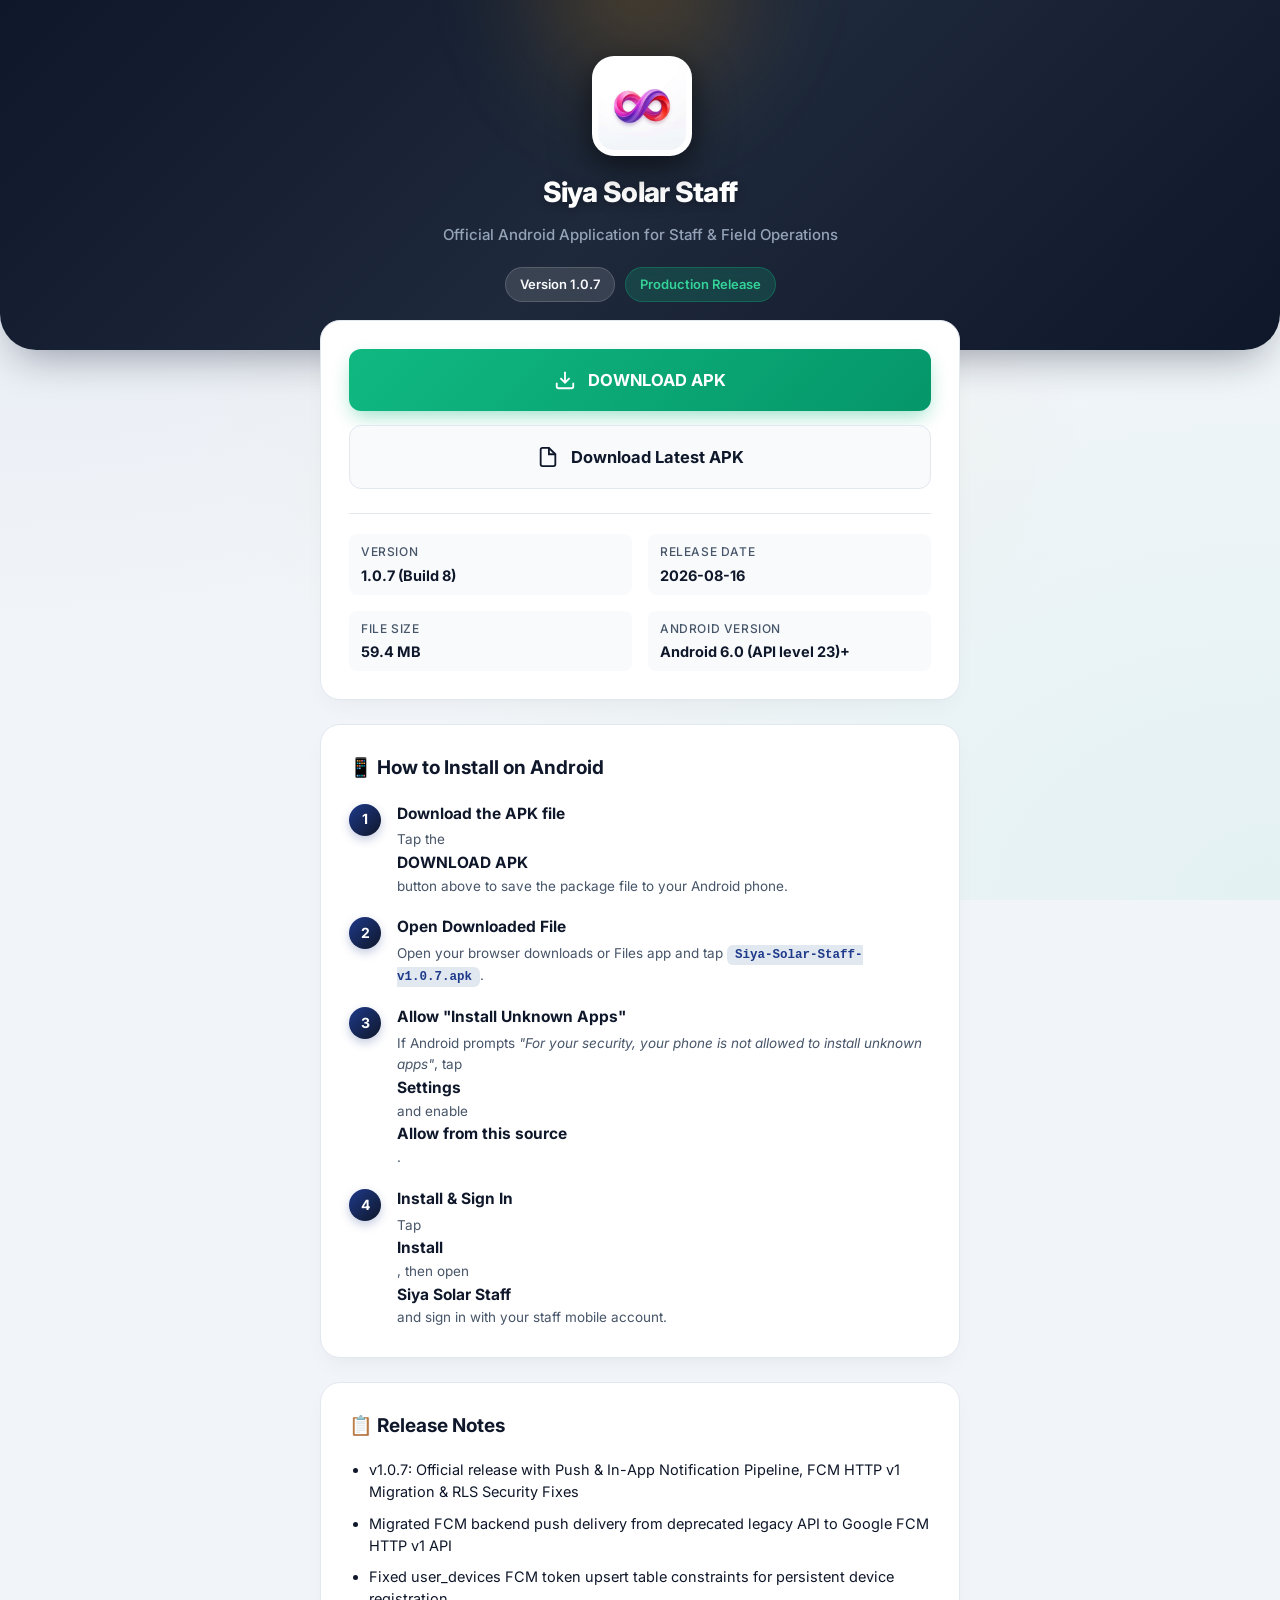
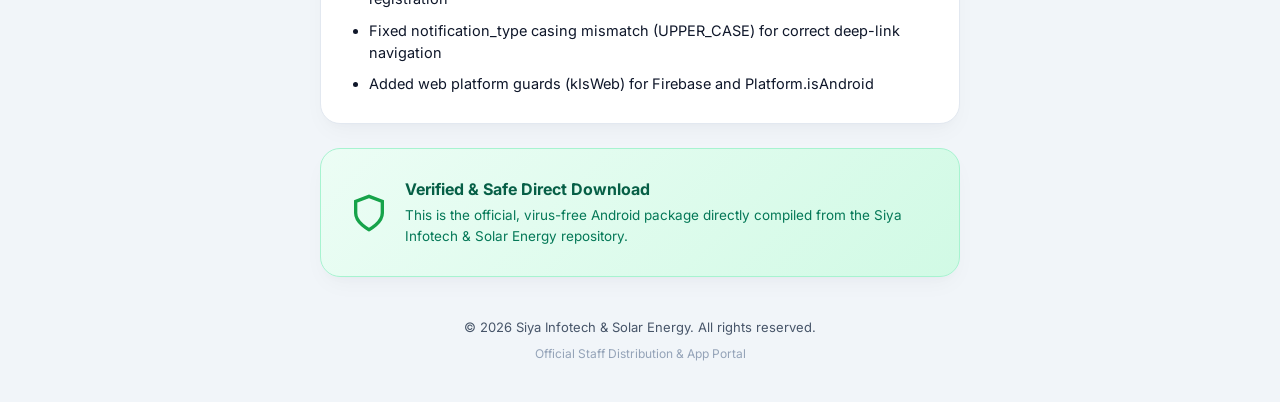
==== commit aba3089e: "web: update index.html static fallback content & cache buster to v1.0.7 (Build 8)" ====
--- a/index.html
+++ b/index.html
@@ -80,7 +80,7 @@
           <span class="step-num">2</span>
           <div>
             <strong>Open Downloaded File</strong>
-            <p>Open your browser downloads or Files app and tap <code>Siya-Solar-Staff-v1.0.6.apk</code>.</p>
+            <p>Open your browser downloads or Files app and tap <code>Siya-Solar-Staff-v1.0.7.apk</code>.</p>
           </div>
         </li>
         <li>
@@ -104,12 +104,11 @@
     <section class="card">
       <h2>📋 Release Notes</h2>
       <ul class="changelog-list" id="changelogList">
-        <li>v1.0.6: Official release with Audit Performance Fixes, Named Routing, and Dedicated Installer Dashboard</li>
-        <li>Parallelized 23 dashboard queries with Future.wait() for fast 1-2s loading times</li>
-        <li>Added Field Installer Dashboard with task statistics, unread badges, and task navigation</li>
-        <li>Added GoRouter named routes (/tasks, /customers, /notifications) for push notification deep-linking</li>
-        <li>Raised task list query limit from 100 to 500 to prevent data truncation</li>
-        <li>Fixed JVM heap & Gradle cache allocation settings for optimal build stability</li>
+        <li>v1.0.7: Official release with Push & In-App Notification Pipeline, FCM HTTP v1 Migration & RLS Security Fixes</li>
+        <li>Migrated FCM backend push delivery from deprecated legacy API to Google FCM HTTP v1 API</li>
+        <li>Fixed user_devices FCM token upsert table constraints for persistent device registration</li>
+        <li>Fixed notification_type casing mismatch (UPPER_CASE) for correct deep-link navigation</li>
+        <li>Added web platform guards (kIsWeb) for Firebase and Platform.isAndroid</li>
       </ul>
     </section>
 
@@ -133,6 +132,6 @@
     </div>
   </footer>
 
-  <script src="app.js?v=1.0.3"></script>
+  <script src="app.js?v=1.0.7"></script>
 </body>
 </html>
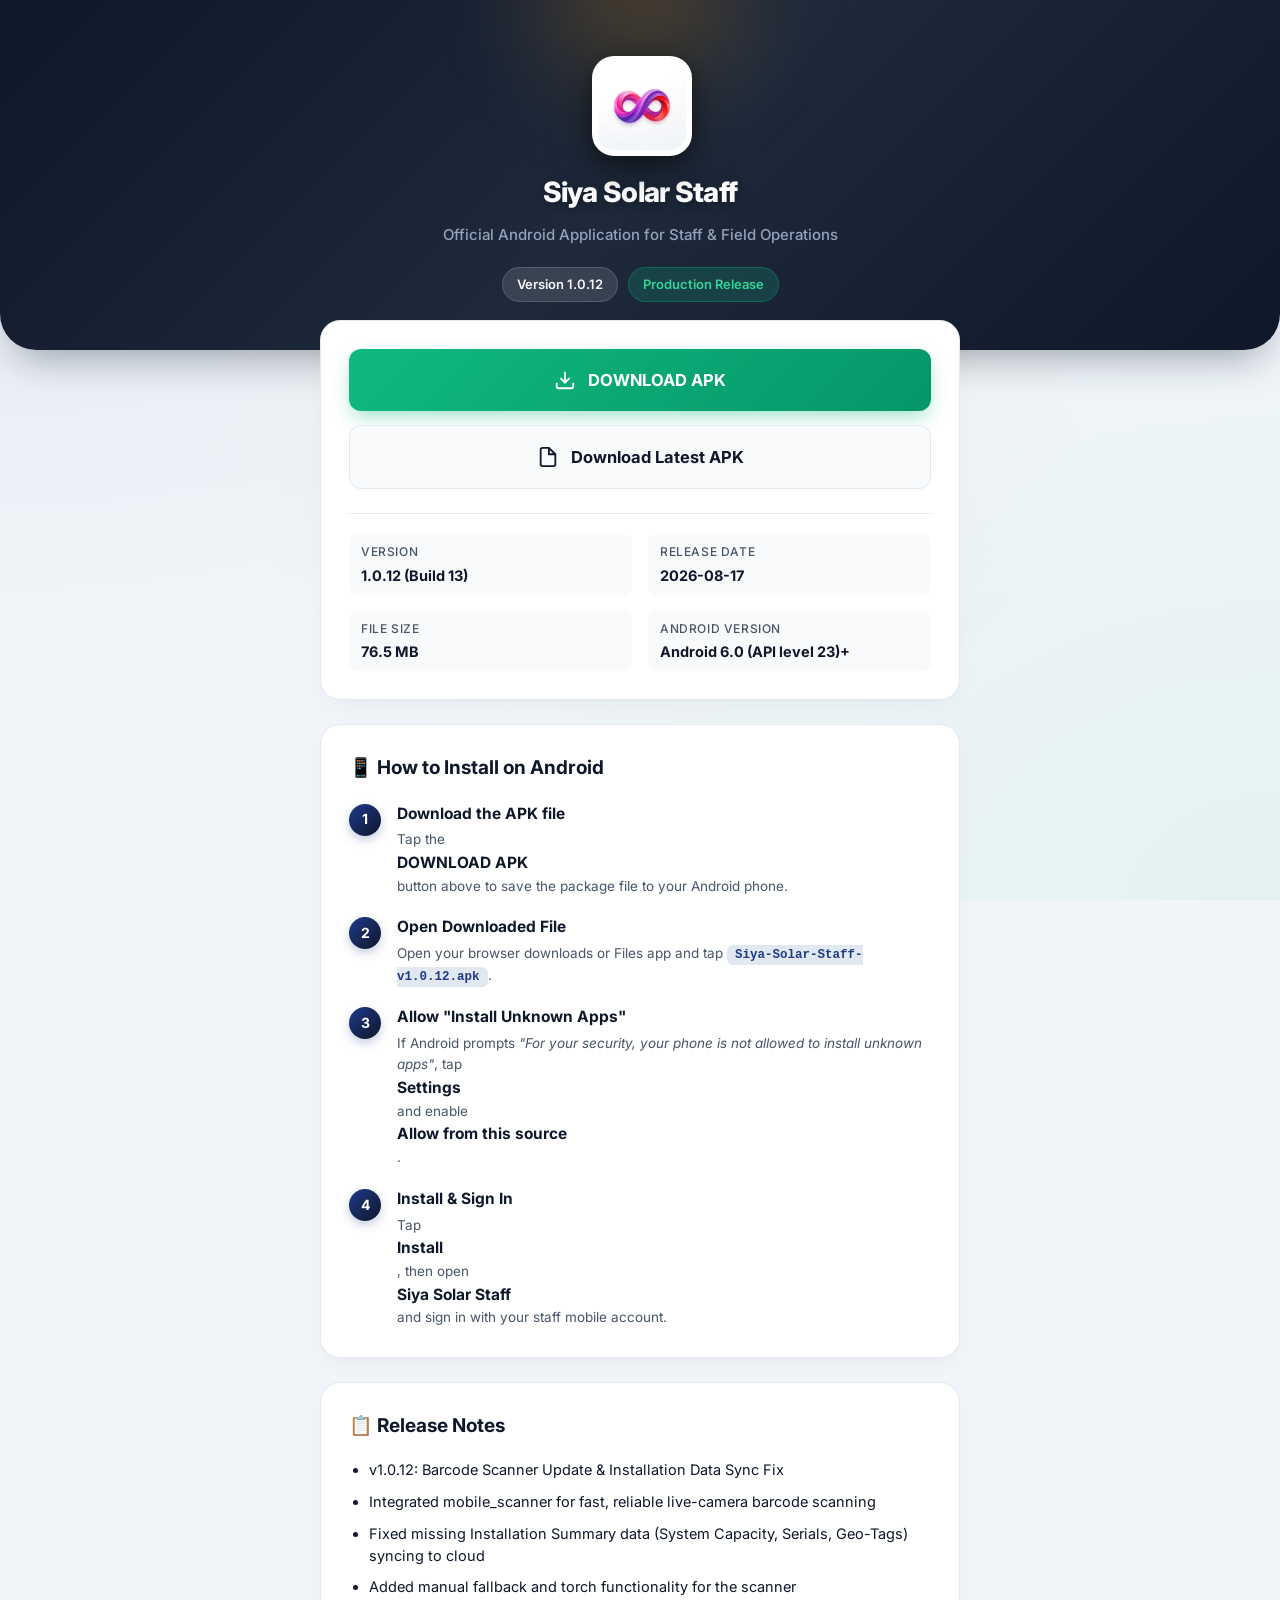
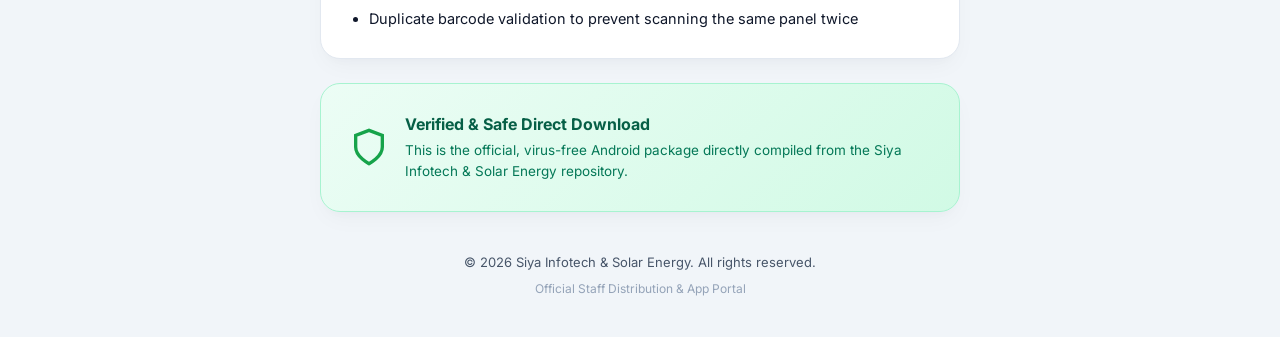
==== commit e5296f21: "chore: bust browser cache by updating html to v1.0.12" ====
--- a/index.html
+++ b/index.html
@@ -8,7 +8,7 @@
   <meta http-equiv="Expires" content="0">
   <title>Siya Solar Staff - Download Official Android App</title>
   <meta name="description" content="Official Android App Download for Siya Solar Staff & Operations. Direct APK download.">
-  <link rel="stylesheet" href="style.css?v=1.0.3">
+  <link rel="stylesheet" href="style.css?v=1.0.12">
   <link rel="preconnect" href="https://fonts.googleapis.com">
   <link rel="preconnect" href="https://fonts.gstatic.com" crossorigin>
   <link href="https://fonts.googleapis.com/css2?family=Inter:wght@400;500;600;700;800&display=swap" rel="stylesheet">
@@ -19,12 +19,12 @@
   <header class="hero">
     <div class="container hero-container">
       <div class="app-icon">
-        <img src="logo.png?v=1.0.7" alt="Siya Solar Staff Logo" style="width: 100px; height: 100px; border-radius: 22px; box-shadow: 0 8px 24px rgba(0,0,0,0.3); object-fit: contain; background: #ffffff; padding: 6px;">
+        <img src="logo.png?v=1.0.12" alt="Siya Solar Staff Logo" style="width: 100px; height: 100px; border-radius: 22px; box-shadow: 0 8px 24px rgba(0,0,0,0.3); object-fit: contain; background: #ffffff; padding: 6px;">
       </div>
       <h1 id="appName">Siya Solar Staff</h1>
       <p class="subtitle" id="appSubtitle">Official Android Application for Staff & Field Operations</p>
       <div class="version-tag">
-        <span class="badge" id="versionBadge">Version 1.0.7</span>
+        <span class="badge" id="versionBadge">Version 1.0.12</span>
         <span class="badge badge-green" id="statusBadge">Production Release</span>
       </div>
     </div>
@@ -34,7 +34,7 @@
   <main class="container">
     <section class="card download-card">
       <div class="download-actions">
-        <a id="primaryDownloadBtn" href="releases/Siya-Solar-Staff-v1.0.7.apk" class="btn btn-primary" download>
+        <a id="primaryDownloadBtn" href="releases/Siya-Solar-Staff-v1.0.12.apk" class="btn btn-primary" download>
           <svg class="icon" viewBox="0 0 24 24" fill="none" stroke="currentColor" stroke-width="2"><path d="M21 15v4a2 2 0 01-2 2H5a2 2 0 01-2-2v-4M7 10l5 5 5-5M12 15V3"/></svg>
           <span>DOWNLOAD APK</span>
         </a>
@@ -48,15 +48,15 @@
       <div class="meta-grid">
         <div class="meta-item">
           <span class="meta-label">Version</span>
-          <span class="meta-value" id="versionVal">1.0.7 (Build 8)</span>
+          <span class="meta-value" id="versionVal">1.0.12 (Build 13)</span>
         </div>
         <div class="meta-item">
           <span class="meta-label">Release Date</span>
-          <span class="meta-value" id="dateVal">August 16, 2026</span>
+          <span class="meta-value" id="dateVal">August 17, 2026</span>
         </div>
         <div class="meta-item">
           <span class="meta-label">File Size</span>
-          <span class="meta-value" id="sizeVal">59.5 MB</span>
+          <span class="meta-value" id="sizeVal">76.5 MB</span>
         </div>
         <div class="meta-item">
           <span class="meta-label">Android Version</span>
@@ -80,7 +80,7 @@
           <span class="step-num">2</span>
           <div>
             <strong>Open Downloaded File</strong>
-            <p>Open your browser downloads or Files app and tap <code>Siya-Solar-Staff-v1.0.7.apk</code>.</p>
+            <p>Open your browser downloads or Files app and tap <code>Siya-Solar-Staff-v1.0.12.apk</code>.</p>
           </div>
         </li>
         <li>
@@ -104,11 +104,11 @@
     <section class="card">
       <h2>📋 Release Notes</h2>
       <ul class="changelog-list" id="changelogList">
-        <li>v1.0.7: Official release with Push & In-App Notification Pipeline, FCM HTTP v1 Migration & RLS Security Fixes</li>
-        <li>Migrated FCM backend push delivery from deprecated legacy API to Google FCM HTTP v1 API</li>
-        <li>Fixed user_devices FCM token upsert table constraints for persistent device registration</li>
-        <li>Fixed notification_type casing mismatch (UPPER_CASE) for correct deep-link navigation</li>
-        <li>Added web platform guards (kIsWeb) for Firebase and Platform.isAndroid</li>
+        <li>v1.0.12: Barcode Scanner Update & Installation Data Sync Fix</li>
+        <li>Integrated mobile_scanner for fast, reliable live-camera barcode scanning</li>
+        <li>Fixed missing Installation Summary data (System Capacity, Serials, Geo-Tags) syncing to cloud</li>
+        <li>Added manual fallback and torch functionality for the scanner</li>
+        <li>Duplicate barcode validation to prevent scanning the same panel twice</li>
       </ul>
     </section>
 
@@ -132,6 +132,6 @@
     </div>
   </footer>
 
-  <script src="app.js?v=1.0.7"></script>
+  <script src="app.js?v=1.0.12"></script>
 </body>
 </html>
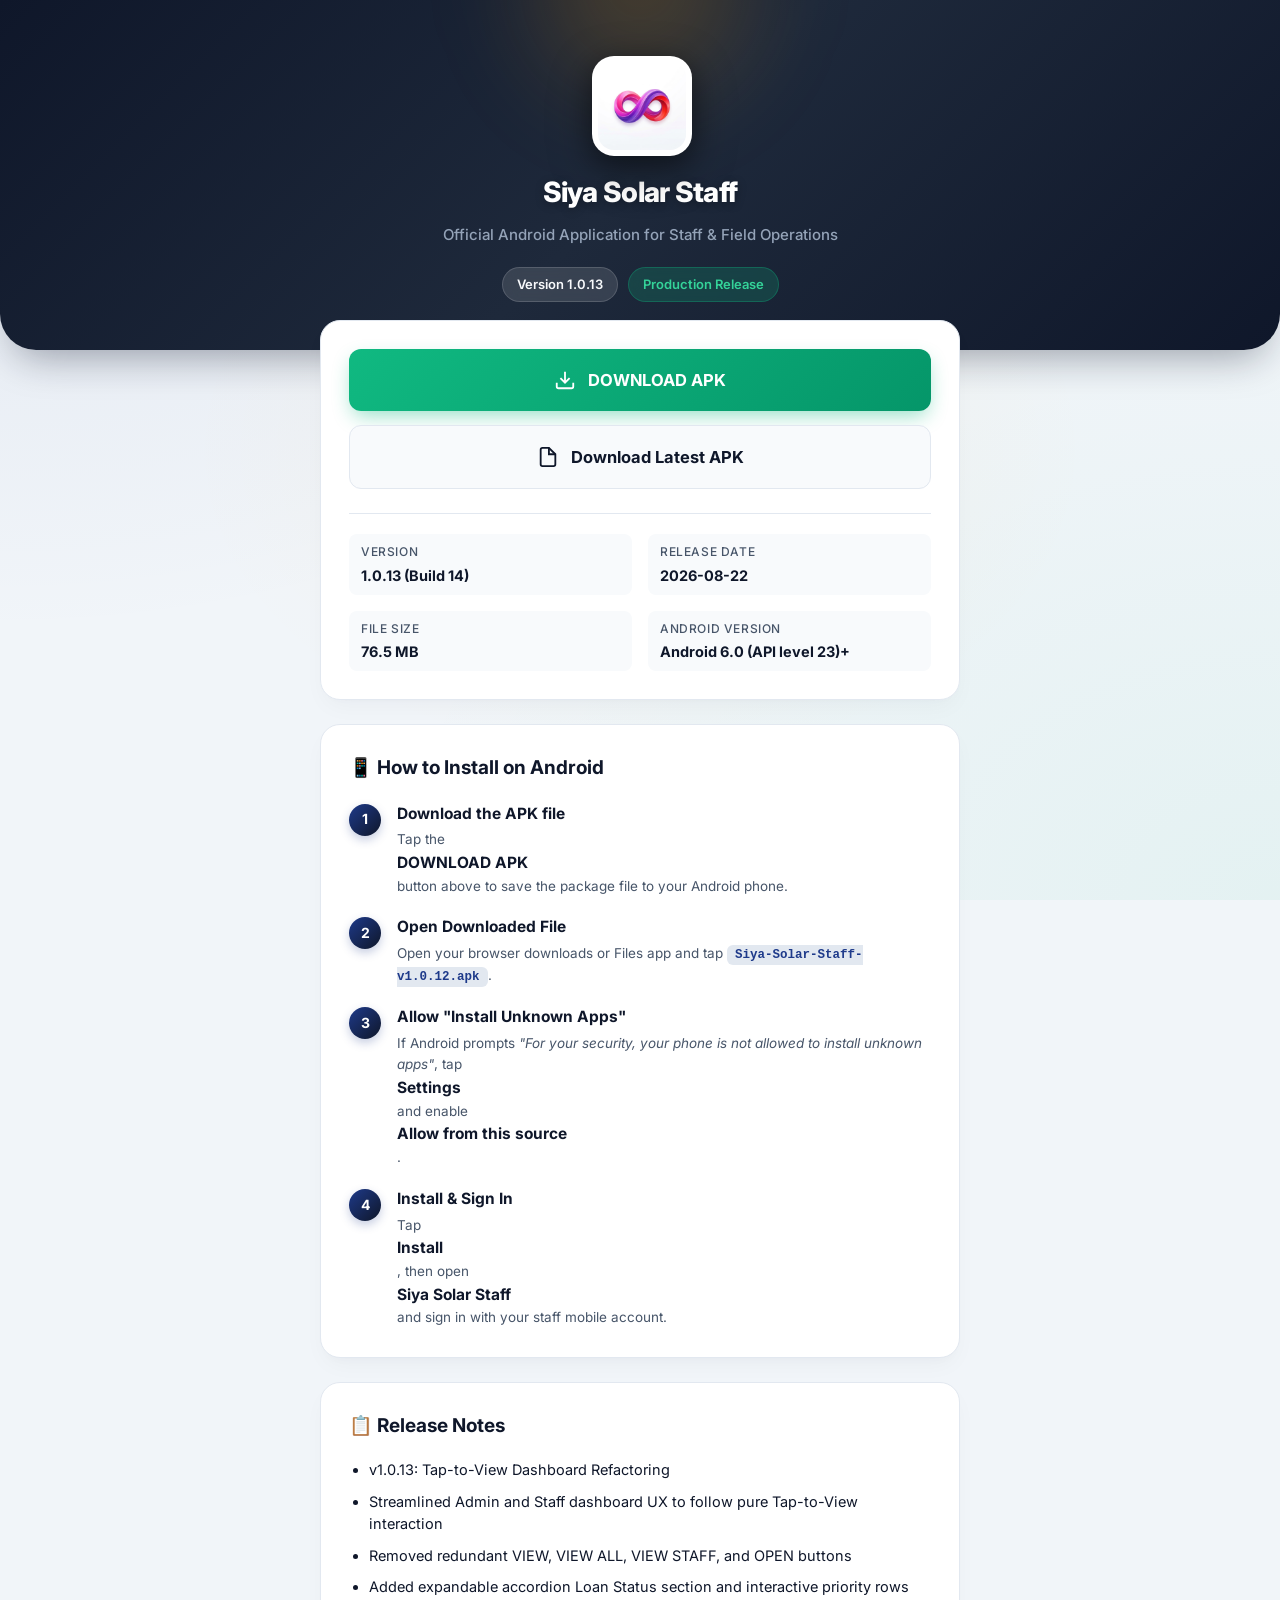
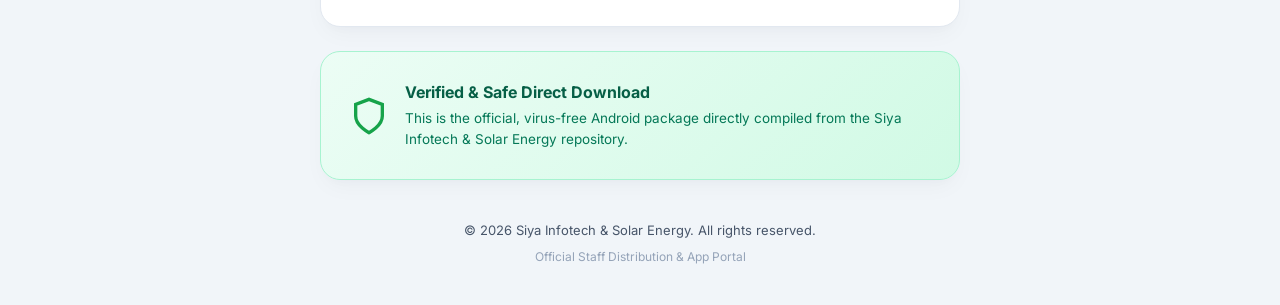
==== commit 42379798: "Update root index.html to v1.0.13" ====
--- a/index.html
+++ b/index.html
@@ -8,7 +8,7 @@
   <meta http-equiv="Expires" content="0">
   <title>Siya Solar Staff - Download Official Android App</title>
   <meta name="description" content="Official Android App Download for Siya Solar Staff & Operations. Direct APK download.">
-  <link rel="stylesheet" href="style.css?v=1.0.12">
+  <link rel="stylesheet" href="style.css?v=1.0.13">
   <link rel="preconnect" href="https://fonts.googleapis.com">
   <link rel="preconnect" href="https://fonts.gstatic.com" crossorigin>
   <link href="https://fonts.googleapis.com/css2?family=Inter:wght@400;500;600;700;800&display=swap" rel="stylesheet">
@@ -19,12 +19,12 @@
   <header class="hero">
     <div class="container hero-container">
       <div class="app-icon">
-        <img src="logo.png?v=1.0.12" alt="Siya Solar Staff Logo" style="width: 100px; height: 100px; border-radius: 22px; box-shadow: 0 8px 24px rgba(0,0,0,0.3); object-fit: contain; background: #ffffff; padding: 6px;">
+        <img src="logo.png?v=1.0.13" alt="Siya Solar Staff Logo" style="width: 100px; height: 100px; border-radius: 22px; box-shadow: 0 8px 24px rgba(0,0,0,0.3); object-fit: contain; background: #ffffff; padding: 6px;">
       </div>
       <h1 id="appName">Siya Solar Staff</h1>
       <p class="subtitle" id="appSubtitle">Official Android Application for Staff & Field Operations</p>
       <div class="version-tag">
-        <span class="badge" id="versionBadge">Version 1.0.12</span>
+        <span class="badge" id="versionBadge">Version 1.0.13</span>
         <span class="badge badge-green" id="statusBadge">Production Release</span>
       </div>
     </div>
@@ -34,7 +34,7 @@
   <main class="container">
     <section class="card download-card">
       <div class="download-actions">
-        <a id="primaryDownloadBtn" href="releases/Siya-Solar-Staff-v1.0.12.apk" class="btn btn-primary" download>
+        <a id="primaryDownloadBtn" href="releases/Siya-Solar-Staff-v1.0.13.apk" class="btn btn-primary" download>
           <svg class="icon" viewBox="0 0 24 24" fill="none" stroke="currentColor" stroke-width="2"><path d="M21 15v4a2 2 0 01-2 2H5a2 2 0 01-2-2v-4M7 10l5 5 5-5M12 15V3"/></svg>
           <span>DOWNLOAD APK</span>
         </a>
@@ -48,15 +48,15 @@
       <div class="meta-grid">
         <div class="meta-item">
           <span class="meta-label">Version</span>
-          <span class="meta-value" id="versionVal">1.0.12 (Build 13)</span>
+          <span class="meta-value" id="versionVal">1.0.13 (Build 14)</span>
         </div>
         <div class="meta-item">
           <span class="meta-label">Release Date</span>
-          <span class="meta-value" id="dateVal">August 17, 2026</span>
+          <span class="meta-value" id="dateVal">August 22, 2026</span>
         </div>
         <div class="meta-item">
           <span class="meta-label">File Size</span>
-          <span class="meta-value" id="sizeVal">76.5 MB</span>
+          <span class="meta-value" id="sizeVal">75.6 MB</span>
         </div>
         <div class="meta-item">
           <span class="meta-label">Android Version</span>
